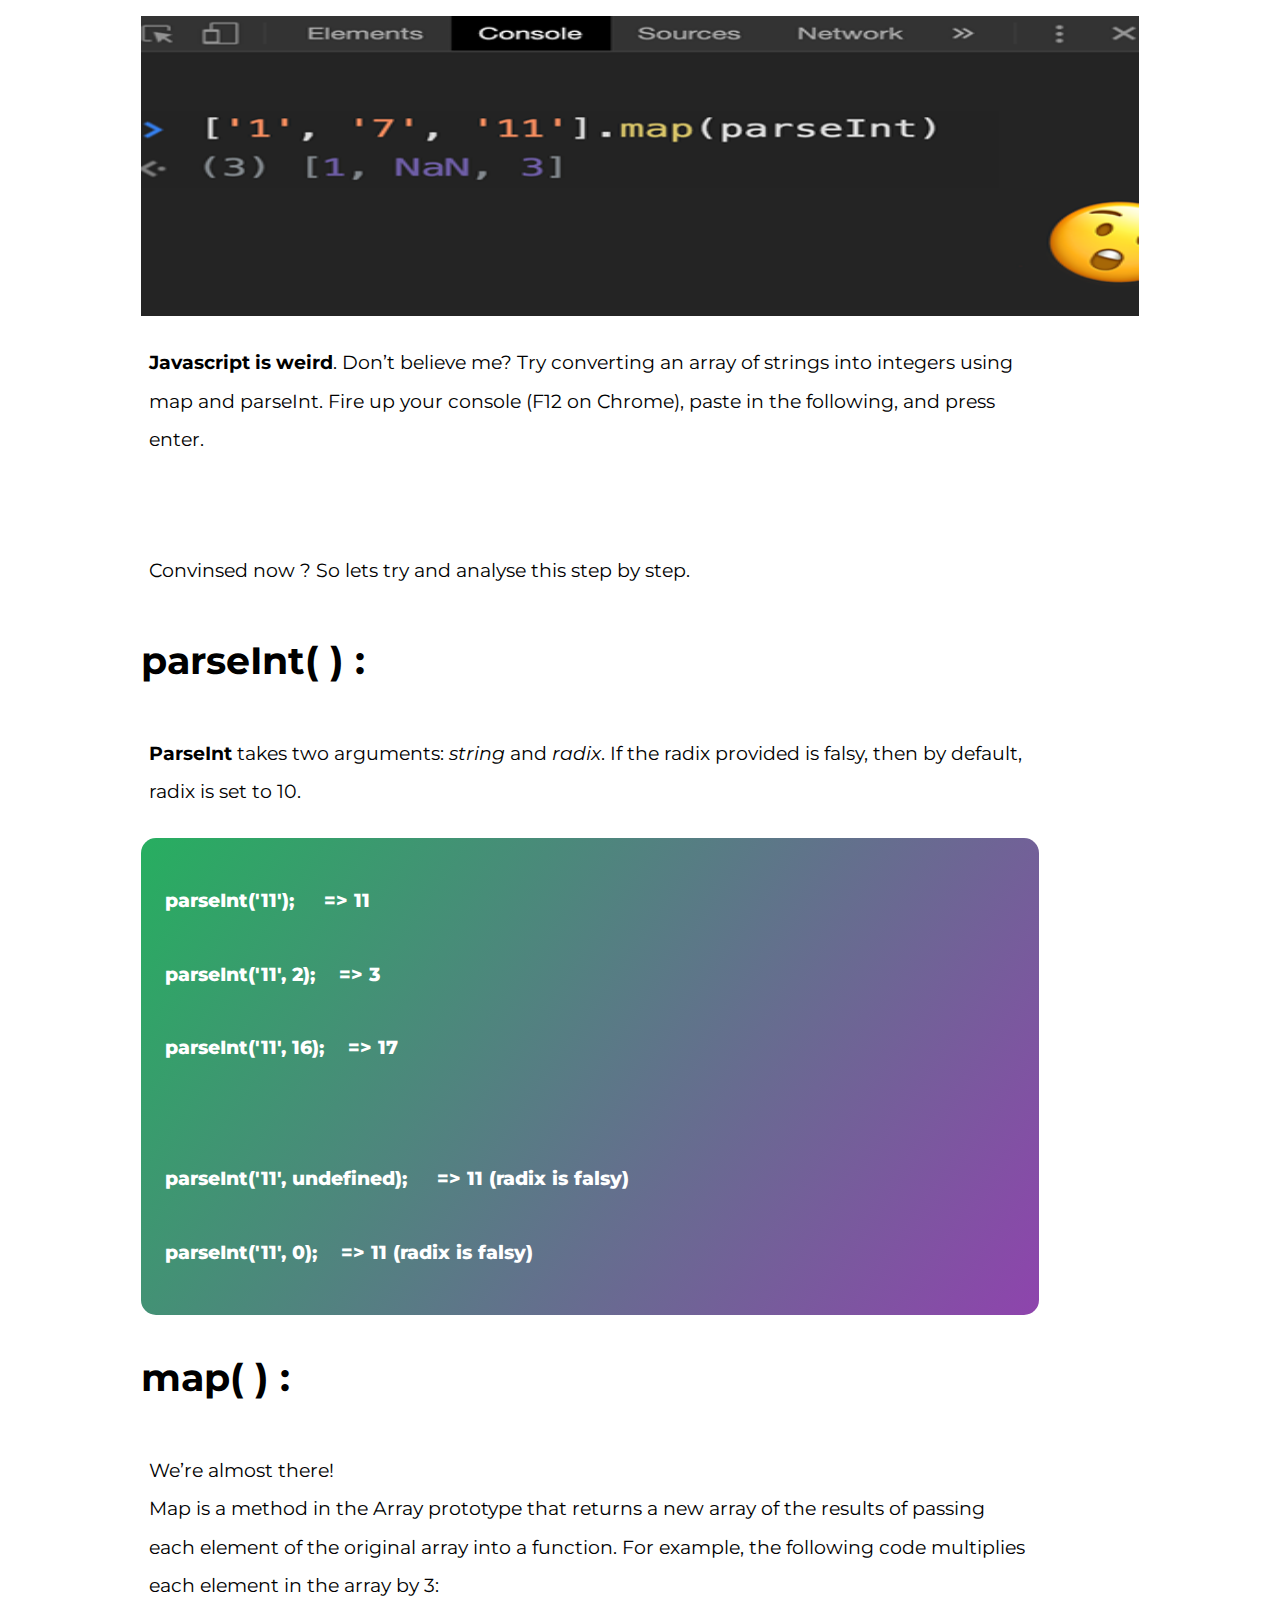
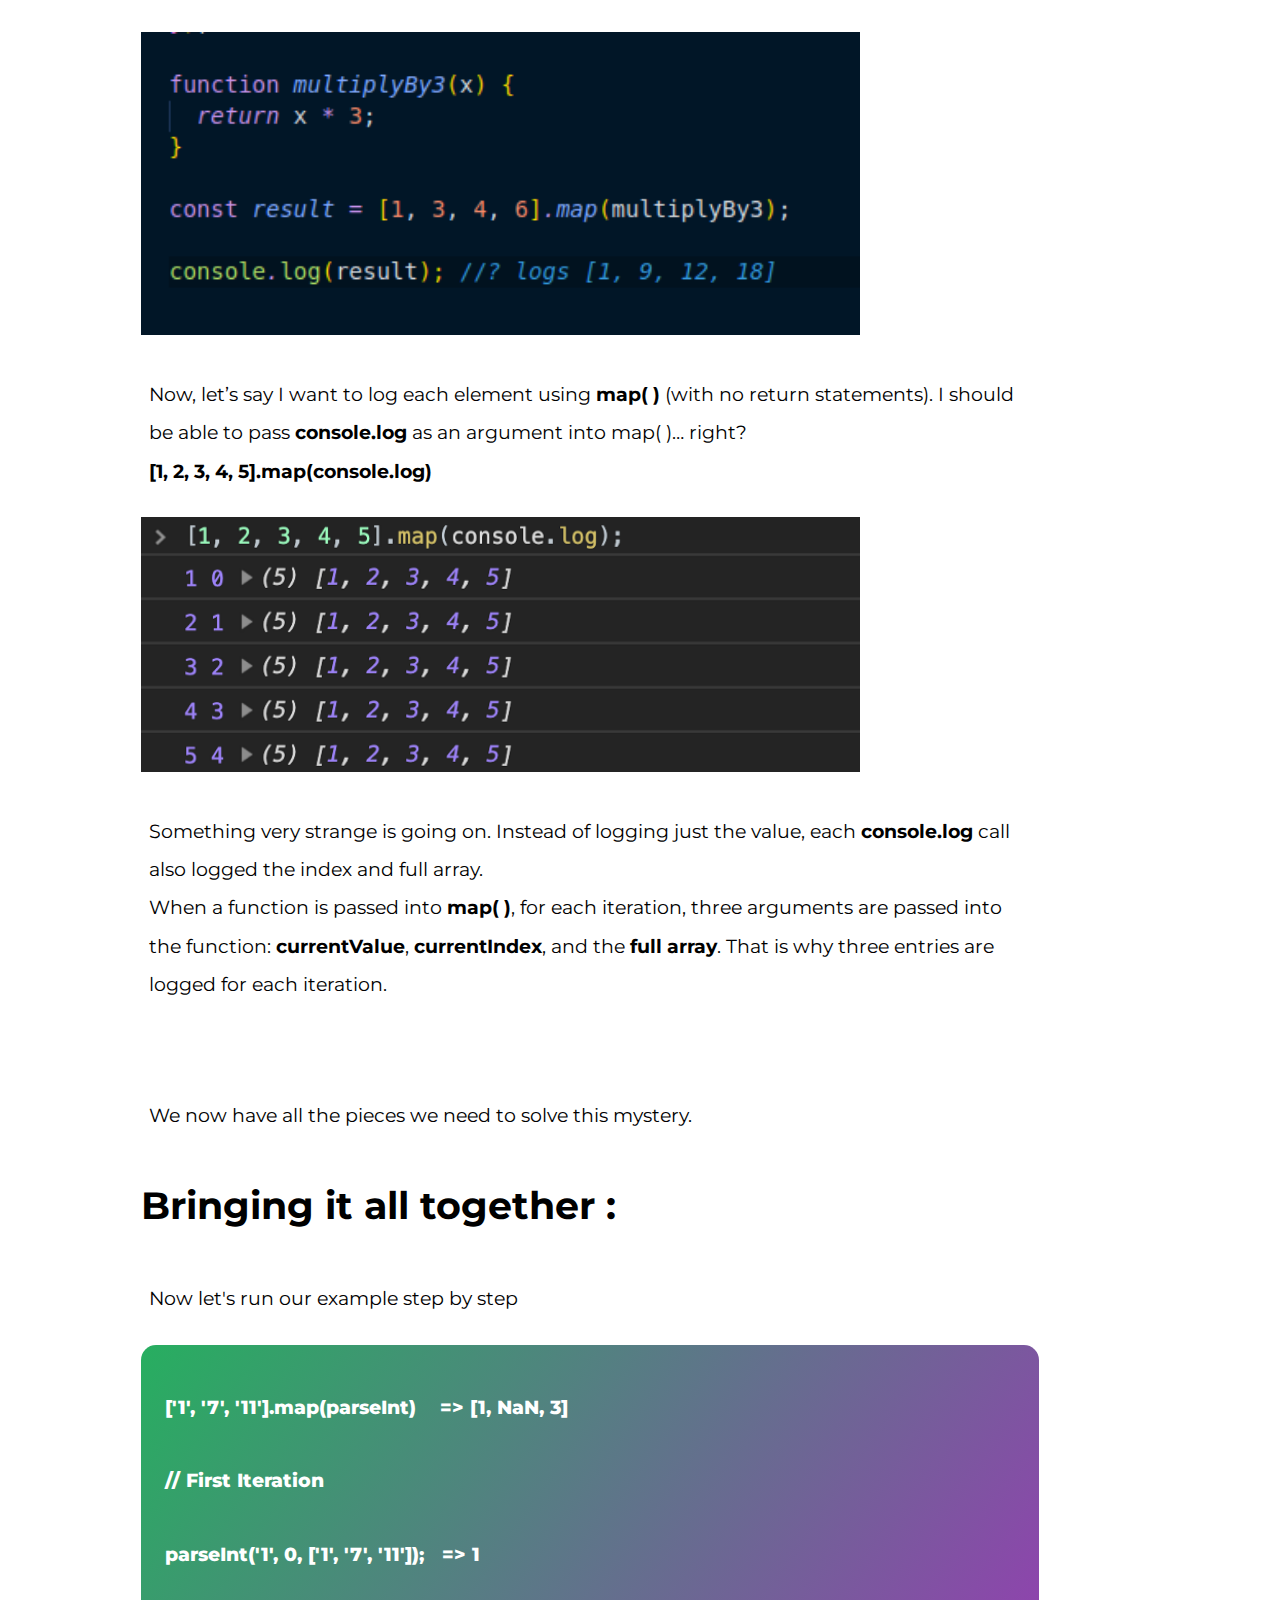
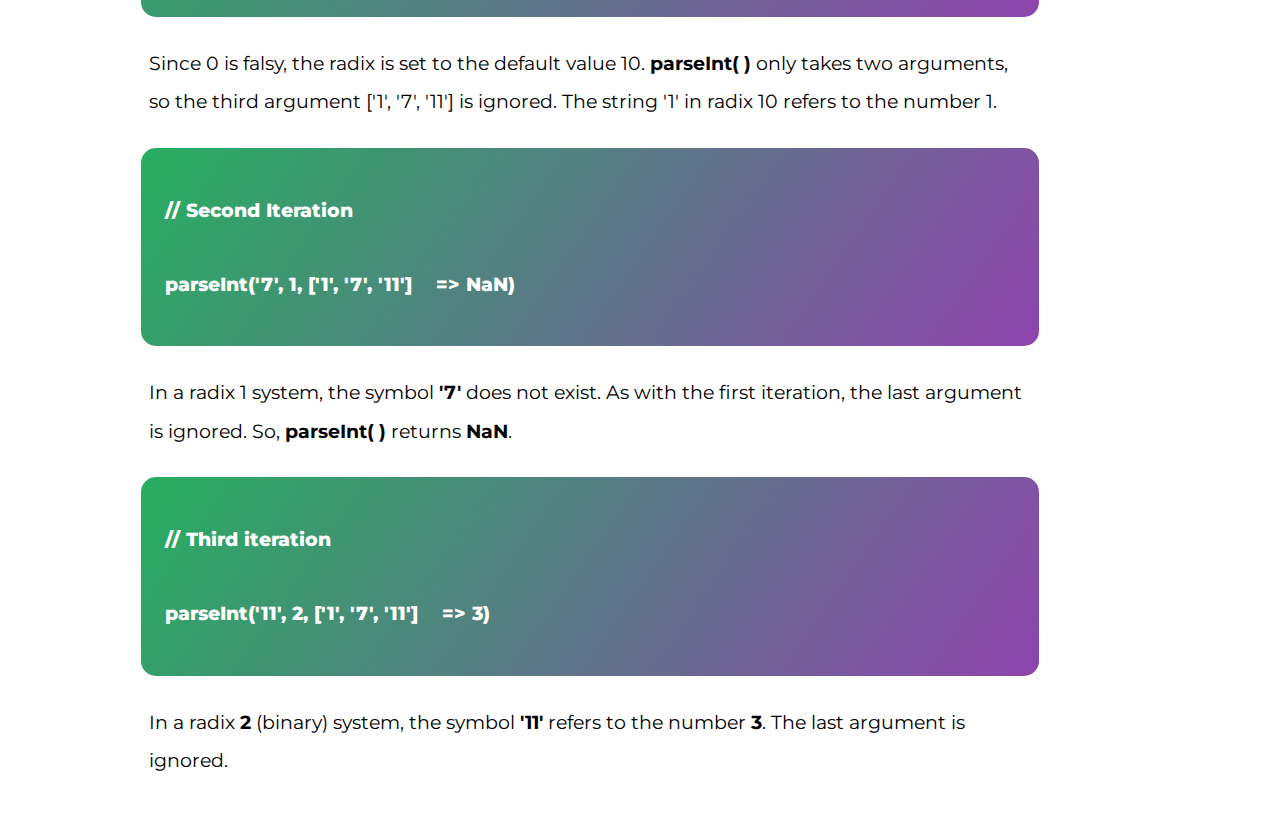
==== blogs.html @ ad3724ea "Add files via upload" ====
<!DOCTYPE html>
<html lang="en">
  <head>
    <meta charset="UTF-8" />
    <meta name="viewport" content="width=device-width, initial-scale=1.0" />
    <link rel="stylesheet" href="blogs-style.css" />
    <meta http-equiv="X-UA-Compatible" content="ie=edge" />
    <link
      href="https://fonts.googleapis.com/css?family=Raleway&display=swap"
      rel="stylesheet"
    />
    <link
      href="https://fonts.googleapis.com/css?family=Montserrat&display=swap"
      rel="stylesheet"
    />
    <title>Blogs</title>
  </head>
  <body>
    <div class="blog" id="jiw">
      <div class="img">
        <img src="safe_image.png" alt="" />
      </div>
      <div class="content">
        <div class="wrapper">
          <p>
            <b>Javascript is weird</b>. Don’t believe me? Try converting an
            array of strings into integers using map and parseInt. Fire up your
            console (F12 on Chrome), paste in the following, and press enter.
          </p>
          <br />
          <p>Convinsed now ? So lets try and analyse this step by step.</p>
          <h1>parseInt( ) :</h1>
          <p>
            <b>ParseInt</b> takes two arguments: <i>string</i> and <i>radix</i>.
            If the radix provided is falsy, then by default, radix is set to 10.
          </p>
          <div class="snippet">
            <p>parseInt('11'); &nbsp;&nbsp;&nbsp; => 11</p>
            <p>parseInt('11', 2); &nbsp;&nbsp;&nbsp;=> 3</p>
            <p>parseInt('11', 16); &nbsp;&nbsp;&nbsp;=> 17</p>
            <br />
            <p>
              parseInt('11', undefined); &nbsp;&nbsp;&nbsp; => 11 (radix is
              falsy)
            </p>
            <p>parseInt('11', 0); &nbsp;&nbsp;&nbsp;=> 11 (radix is falsy)</p>
          </div>
          <h1>map( ) :</h1>
          <p>
            We’re almost there!
            <br />
            Map is a method in the Array prototype that returns a new array of
            the results of passing each element of the original array into a
            function. For example, the following code multiplies each element in
            the array by 3:
          </p>
          <div class="img-container">
            <img src="map-snippet.png" alt="" height="250px" width="600px" />
          </div>
          <p>
            Now, let’s say I want to log each element using <b>map( )</b> (with
            no return statements). I should be able to pass
            <b>console.log</b> as an argument into map( )… right?
            <br />
            <b>[1, 2, 3, 4, 5].map(console.log)</b>
          </p>
          <div class="img-container">
            <img src="map-log.png" alt="" width="600px" height="300px" />
          </div>
          <p>
            Something very strange is going on. Instead of logging just the
            value, each <b>console.log</b> call also logged the index and full
            array.
            <br />
            When a function is passed into <b>map( )</b>, for each iteration,
            three arguments are passed into the function: <b>currentValue</b>,
            <b>currentIndex</b>, and the <b>full array</b>. That is why three
            entries are logged for each iteration.
          </p>
          <br />
          <p>We now have all the pieces we need to solve this mystery.</p>
          <h1>Bringing it all together :</h1>
          <p>Now let's run our example step by step</p>
          <div class="snippet">
            <p>['1', '7', '11'].map(parseInt) &nbsp;&nbsp; => [1, NaN, 3]</p>
            <p>// First Iteration</p>
            <p>parseInt('1', 0, ['1', '7', '11']); &nbsp; => 1</p>
          </div>
          <p>
            Since 0 is falsy, the radix is set to the default value 10.
            <b>parseInt( )</b> only takes two arguments, so the third argument
            ['1', '7', '11'] is ignored. The string '1' in radix 10 refers to
            the number 1.
          </p>
          <div class="snippet">
            <p>// Second Iteration</p>
            <p>parseInt('7', 1, ['1', '7', '11'] &nbsp;&nbsp; => NaN)</p>
          </div>
          <p>
            In a radix 1 system, the symbol <b>'7'</b> does not exist. As with
            the first iteration, the last argument is ignored. So,
            <b>parseInt( )</b> returns <b>NaN</b>.
          </p>
          <div class="snippet">
            <p>// Third iteration</p>
            <p>parseInt('11', 2, ['1', '7', '11'] &nbsp;&nbsp; => 3)</p>
          </div>
          <p>
            In a radix <b>2</b> (binary) system, the symbol <b>'11'</b> refers
            to the number <b>3</b>. The last argument is ignored.
          </p>
        </div>
      </div>
    </div>
  </body>
</html>
---- blogs-style.css ----
html {
  -webkit-box-sizing: border-box;
          box-sizing: border-box;
}

html body {
  margin: 1rem;
  padding: 0;
  -webkit-box-sizing: border-box;
          box-sizing: border-box;
  font-family: "Montserrat", sans-serif;
  display: -webkit-box;
  display: -ms-flexbox;
  display: flex;
  -webkit-box-align: center;
      -ms-flex-align: center;
          align-items: center;
  -webkit-box-orient: vertical;
  -webkit-box-direction: normal;
      -ms-flex-direction: column;
          flex-direction: column;
}

html body .blog {
  display: -webkit-box;
  display: -ms-flexbox;
  display: flex;
  -webkit-box-orient: vertical;
  -webkit-box-direction: normal;
      -ms-flex-direction: column;
          flex-direction: column;
  -webkit-box-align: center;
      -ms-flex-align: center;
          align-items: center;
  width: 80%;
}

html body .blog .img {
  width: 100%;
  display: -webkit-box;
  display: -ms-flexbox;
  display: flex;
  -webkit-box-pack: center;
      -ms-flex-pack: center;
          justify-content: center;
  -webkit-box-align: center;
      -ms-flex-align: center;
          align-items: center;
  height: 300px;
}

html body .blog .img img {
  width: 100%;
  height: 100%;
}

html body .blog .content {
  width: 100%;
}

html body .blog .content .wrapper {
  width: 90%;
  font-size: 1.2rem;
  line-height: 2;
}

html body .blog .content .wrapper p {
  padding: 0.5rem;
}

html body .blog .content .wrapper .snippet {
  background: linear-gradient(125deg, #27ae60, #8e44ad);
  color: #fff;
  font-weight: 800;
  padding: 1rem;
  border-radius: 15px;
  margin: auto;
}

html body .blog .content .wrapper .img-container {
  width: 80%;
}

html body .blog .content .wrapper .img-container img {
  width: 100%;
  height: 100%;
}

@media (max-width: 600px) {
  html body {
    margin: 0.5rem;
  }
  html body .blog {
    width: 100%;
  }
  html body .blog .content .wrapper h1 {
    font-size: 1.5rem;
  }
  html body .blog .content .wrapper p {
    font-size: 1rem;
    width: 100%;
  }
  html body .blog .content .wrapper .snippet {
    font-size: 1.1rem;
  }
}
/*# sourceMappingURL=blogs-style.css.map */
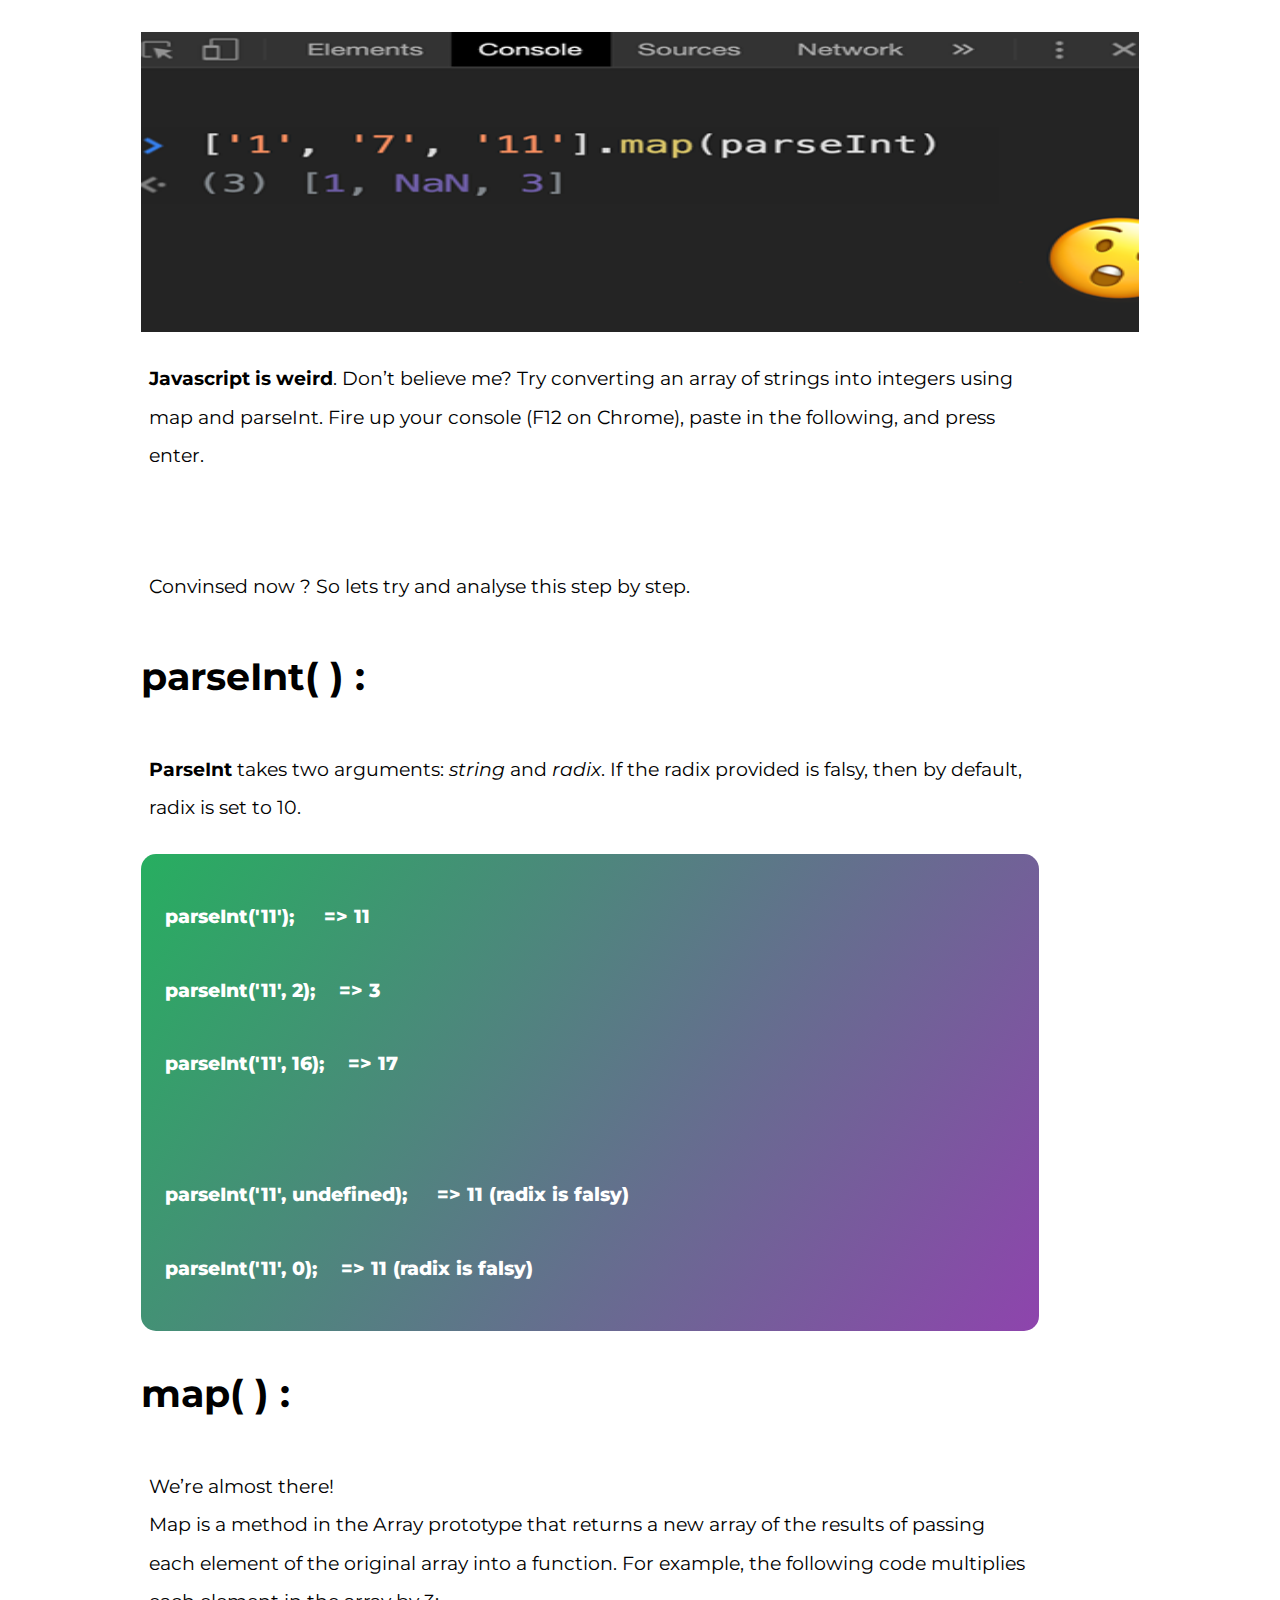
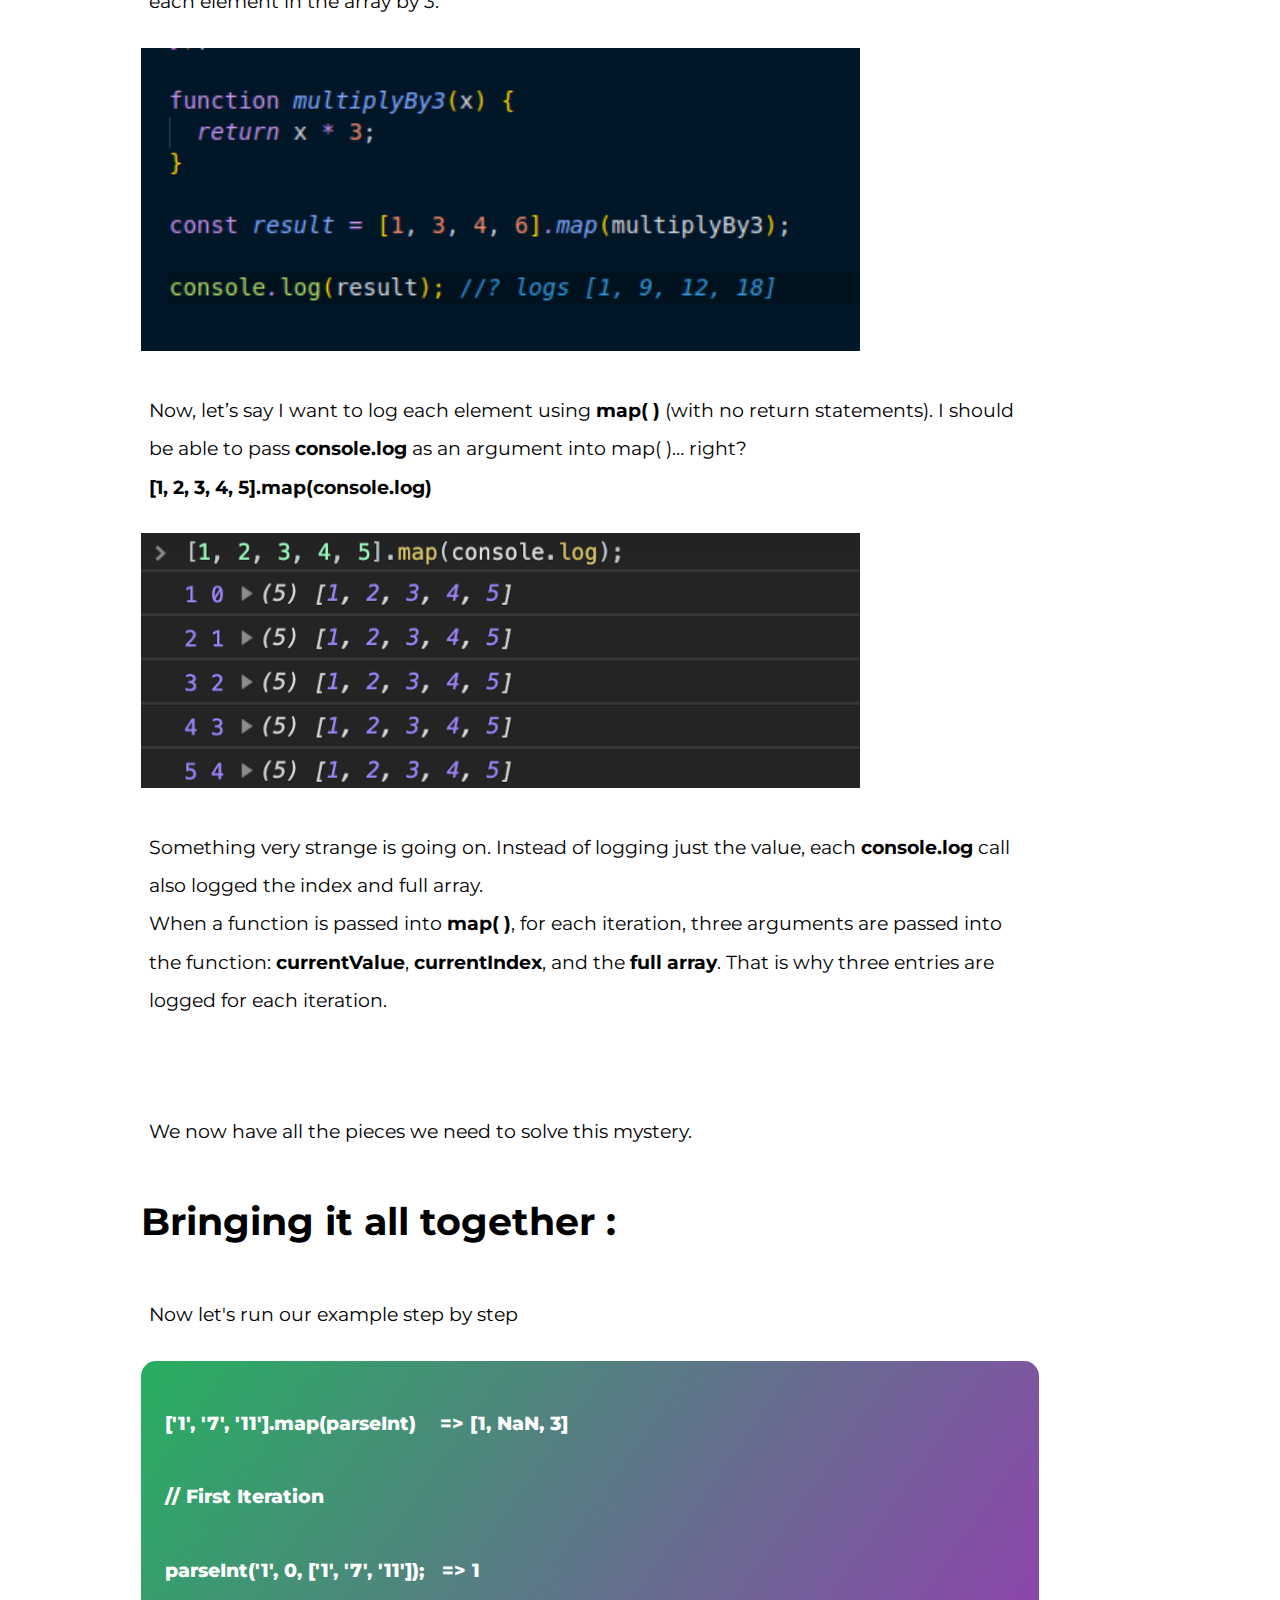
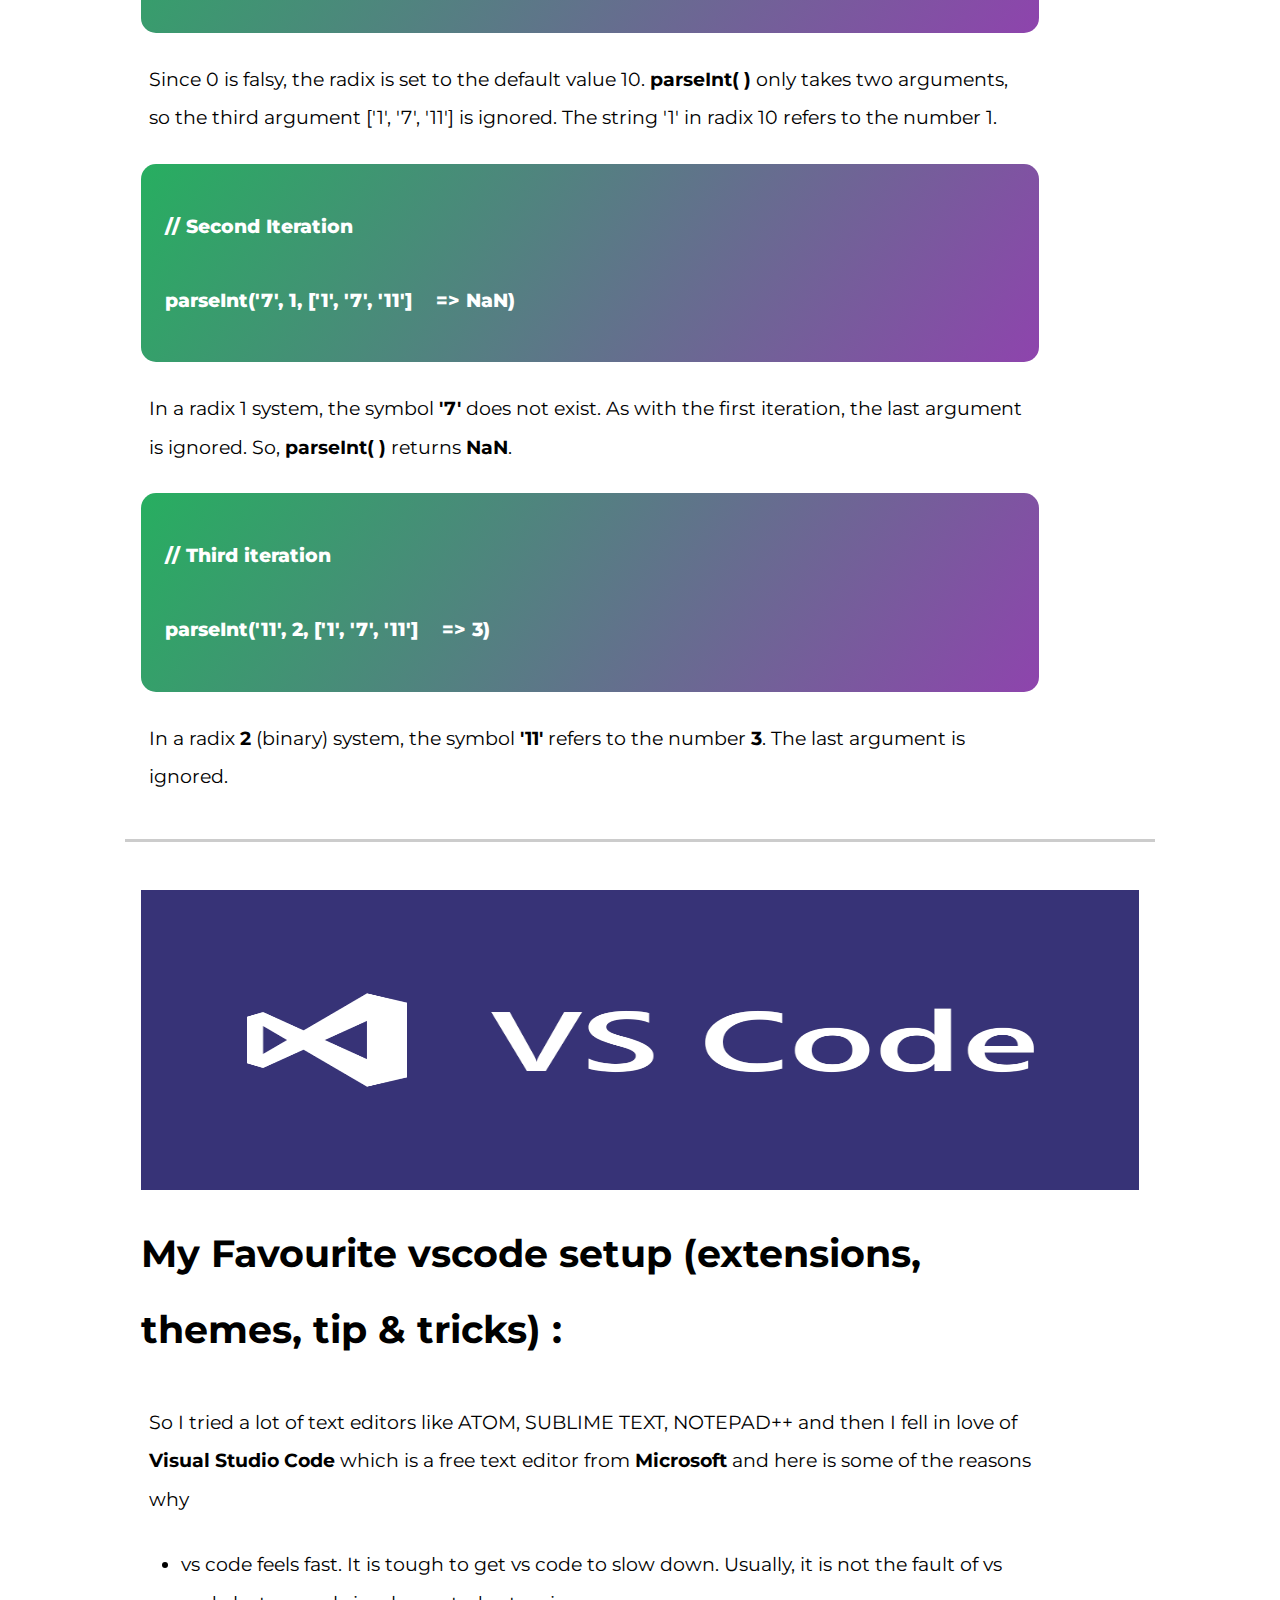
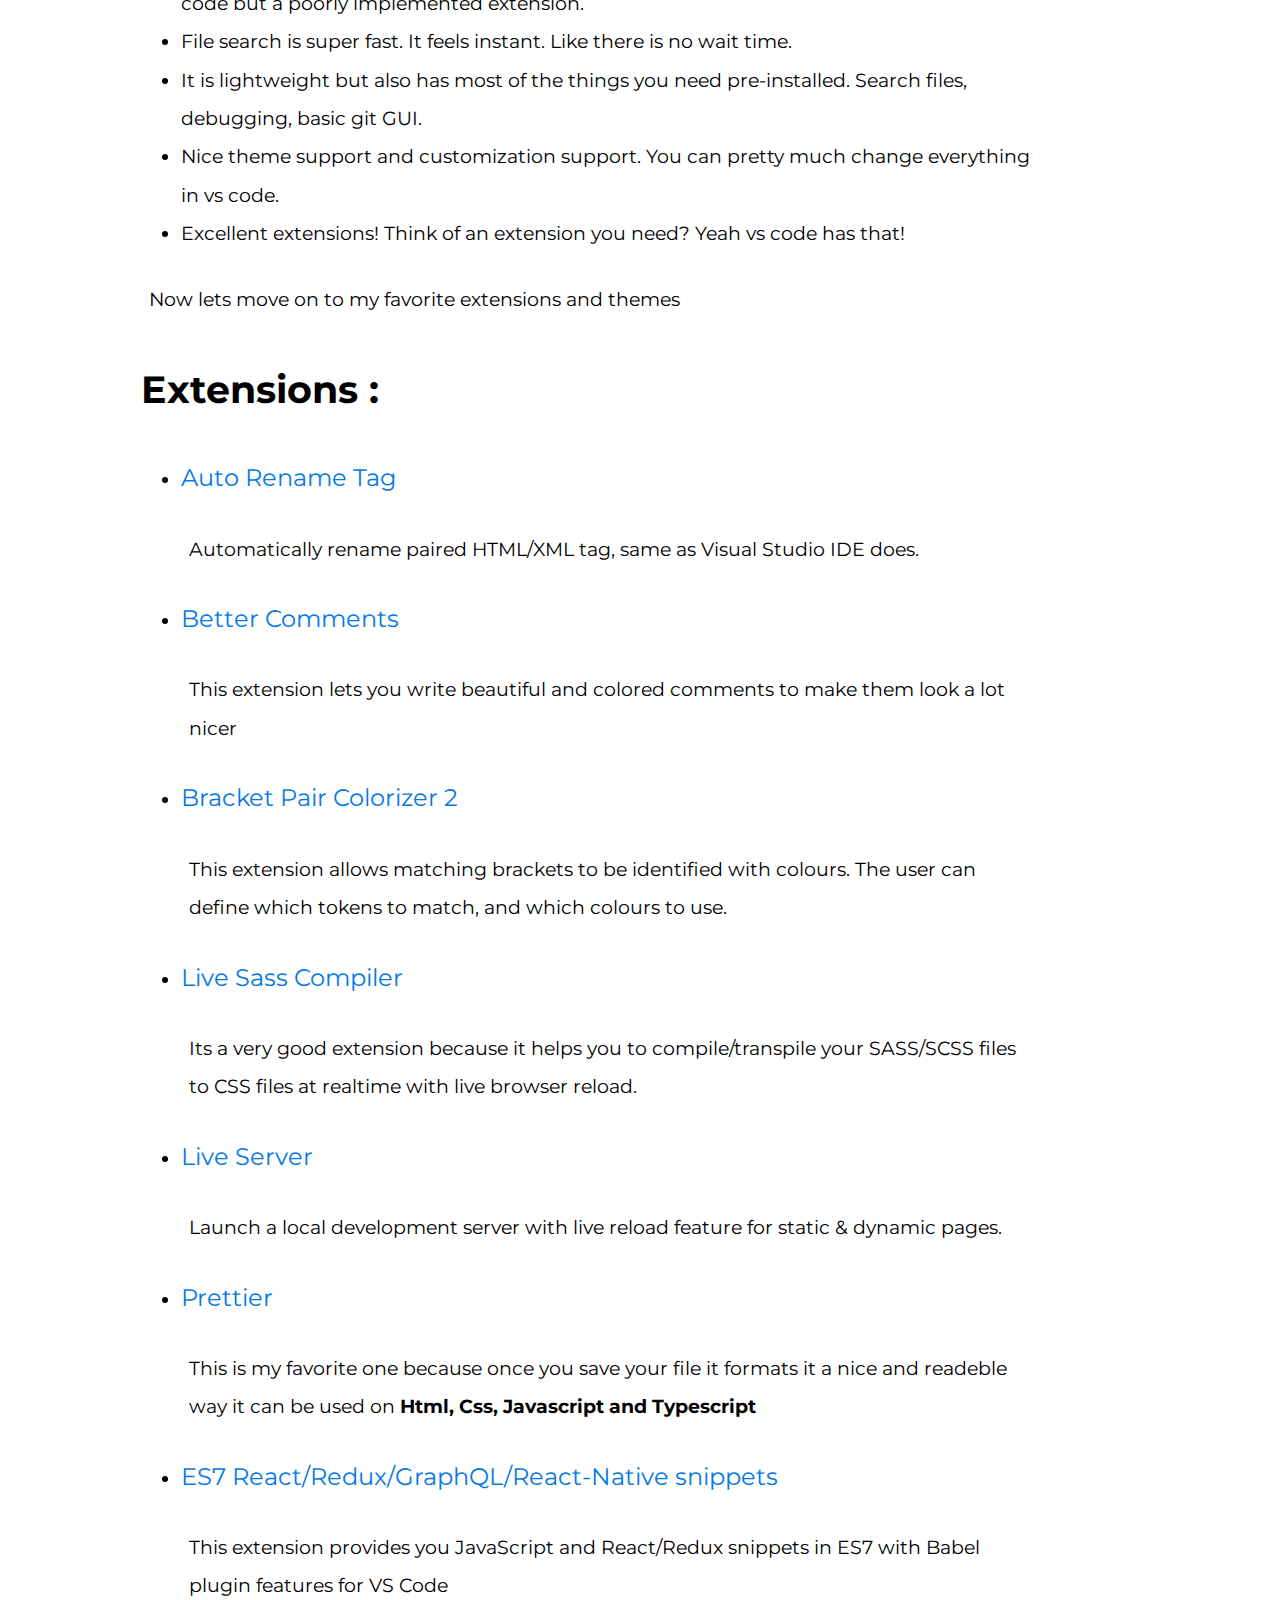
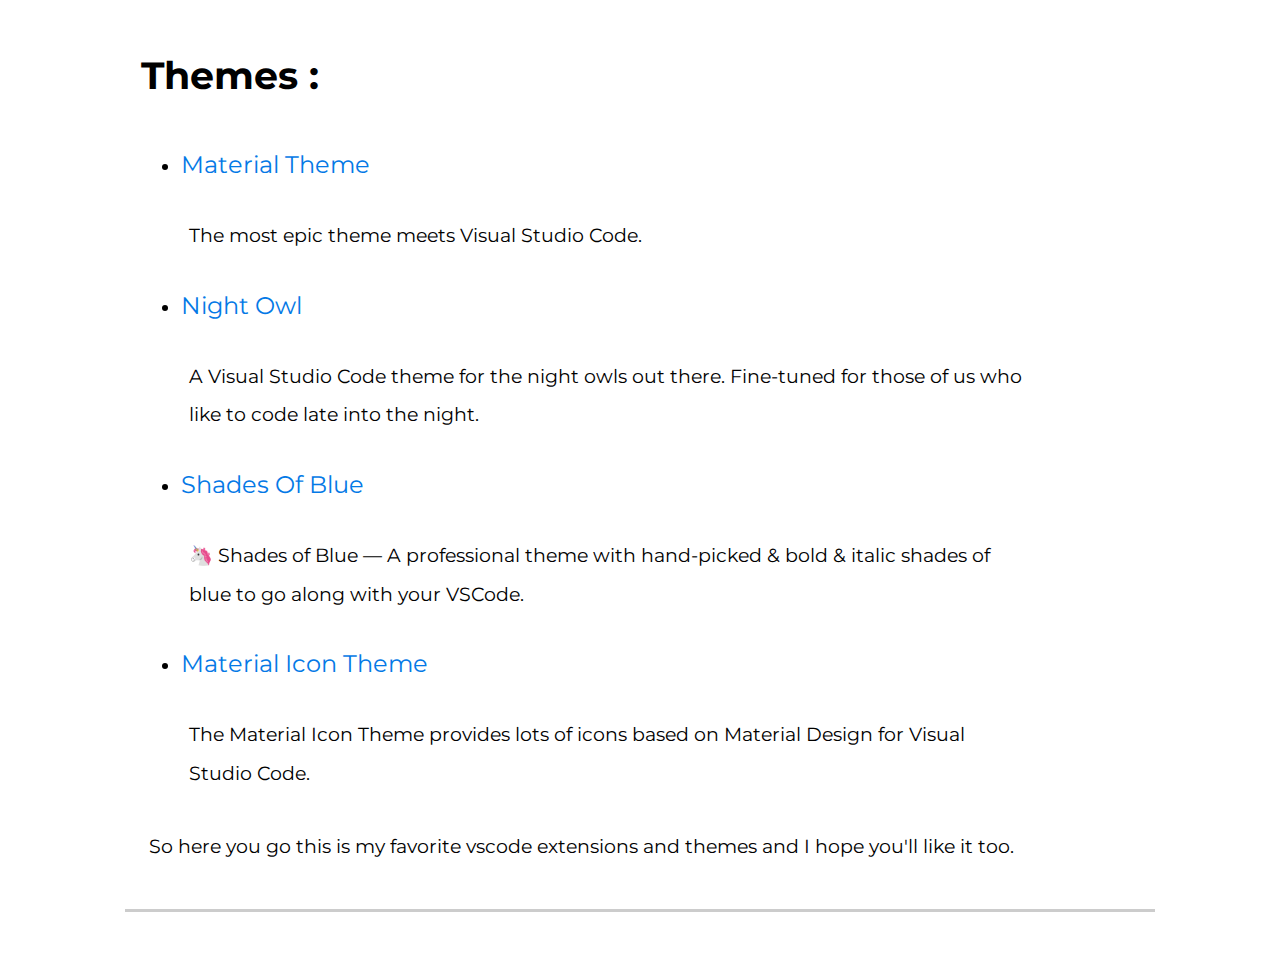
==== commit 2ef12e41: "Add files via upload" ====
--- a/blogs.html
+++ b/blogs.html
@@ -5,10 +5,6 @@
     <meta name="viewport" content="width=device-width, initial-scale=1.0" />
     <link rel="stylesheet" href="blogs-style.css" />
     <meta http-equiv="X-UA-Compatible" content="ie=edge" />
-    <link
-      href="https://fonts.googleapis.com/css?family=Raleway&display=swap"
-      rel="stylesheet"
-    />
     <link
       href="https://fonts.googleapis.com/css?family=Montserrat&display=swap"
       rel="stylesheet"
@@ -112,5 +108,178 @@
         </div>
       </div>
     </div>
+    <div class="blog" id="vscode-setup">
+      <div class="img">
+        <img src="vscode.png" alt="" />
+      </div>
+      <div class="content">
+        <div class="wrapper">
+          <h1>
+            My Favourite vscode setup (extensions, themes, tip & tricks) :
+          </h1>
+          <p>
+            So I tried a lot of text editors like ATOM, SUBLIME TEXT, NOTEPAD++
+            and then I fell in love of <b>Visual Studio Code</b> which is a free
+            text editor from <b>Microsoft</b> and here is some of the reasons
+            why
+          </p>
+          <ul>
+            <li>
+              vs code feels fast. It is tough to get vs code to slow down.
+              Usually, it is not the fault of vs code but a poorly implemented
+              extension.
+            </li>
+            <li>
+              File search is super fast. It feels instant. Like there is no wait
+              time.
+            </li>
+            <li>
+              It is lightweight but also has most of the things you need
+              pre-installed. Search files, debugging, basic git GUI.
+            </li>
+            <li>
+              Nice theme support and customization support. You can pretty much
+              change everything in vs code.
+            </li>
+            <li>
+              Excellent extensions! Think of an extension you need? Yeah vs code
+              has that!
+            </li>
+          </ul>
+          <p>Now lets move on to my favorite extensions and themes</p>
+          <h1>Extensions :</h1>
+          <ul class="ext-list">
+            <li>
+              <a
+                href="https://marketplace.visualstudio.com/items?itemName=formulahendry.auto-rename-tag"
+                target="_blank"
+                >Auto Rename Tag</a
+              >
+              <p>
+                Automatically rename paired HTML/XML tag, same as Visual Studio
+                IDE does.
+              </p>
+            </li>
+            <li>
+              <a
+                href="https://marketplace.visualstudio.com/items?itemName=aaron-bond.better-comments"
+                target="_blank"
+                >Better Comments</a
+              >
+              <p>
+                This extension lets you write beautiful and colored comments to
+                make them look a lot nicer
+              </p>
+            </li>
+            <li>
+              <a
+                href="https://marketplace.visualstudio.com/items?itemName=CoenraadS.bracket-pair-colorizer-2"
+                target="_blank"
+                >Bracket Pair Colorizer 2
+              </a>
+              <p>
+                This extension allows matching brackets to be identified with
+                colours. The user can define which tokens to match, and which
+                colours to use.
+              </p>
+            </li>
+            <li>
+              <a
+                href="https://marketplace.visualstudio.com/items?itemName=ritwickdey.live-sass"
+                target="_blank"
+                >Live Sass Compiler</a
+              >
+              <p>
+                Its a very good extension because it helps you to
+                compile/transpile your SASS/SCSS files to CSS files at realtime
+                with live browser reload.
+              </p>
+            </li>
+            <li>
+              <a
+                href="https://marketplace.visualstudio.com/items?itemName=ritwickdey.LiveServer"
+                target="_blank"
+                >Live Server</a
+              >
+              <p>
+                Launch a local development server with live reload feature for
+                static & dynamic pages.
+              </p>
+            </li>
+            <li>
+              <a
+                href="https://marketplace.visualstudio.com/items?itemName=esbenp.prettier-vscode"
+                target="_blank"
+                >Prettier</a
+              >
+              <p>
+                This is my favorite one because once you save your file it
+                formats it a nice and readeble way it can be used on
+                <b>Html, Css, Javascript and Typescript</b>
+              </p>
+            </li>
+            <li>
+              <a
+                href="https://marketplace.visualstudio.com/items?itemName=dsznajder.es7-react-js-snippets"
+                target="_blank"
+                >ES7 React/Redux/GraphQL/React-Native snippets
+              </a>
+              <p>
+                This extension provides you JavaScript and React/Redux snippets
+                in ES7 with Babel plugin features for VS Code
+              </p>
+            </li>
+          </ul>
+          <h1>Themes :</h1>
+          <ul>
+            <li>
+              <a
+                href="https://marketplace.visualstudio.com/items?itemName=Equinusocio.vsc-material-theme"
+                target="_blank"
+                >Material Theme
+              </a>
+              <p>The most epic theme meets Visual Studio Code.</p>
+            </li>
+            <li>
+              <a
+                href="https://marketplace.visualstudio.com/items?itemName=sdras.night-owl"
+                target="_blank"
+                >Night Owl</a
+              >
+              <p>
+                A Visual Studio Code theme for the night owls out there.
+                Fine-tuned for those of us who like to code late into the night.
+              </p>
+            </li>
+            <li>
+              <a
+                href="https://marketplace.visualstudio.com/items?itemName=shades-of-blue.shades-of-blue"
+                target="_blank"
+                >Shades Of Blue</a
+              >
+              <p>
+                🦄 Shades of Blue — A professional theme with hand-picked & bold
+                & italic shades of blue to go along with your VSCode.
+              </p>
+            </li>
+            <li>
+              <a
+                href="https://marketplace.visualstudio.com/items?itemName=PKief.material-icon-theme"
+                target="_blank"
+                >Material Icon Theme</a
+              >
+              <p>
+                The Material Icon Theme provides lots of icons based on Material
+                Design for Visual Studio Code.
+              </p>
+            </li>
+          </ul>
+          <p>
+            So here you go this is my favorite vscode extensions and themes and
+            I hope you'll like it too.
+          </p>
+        </div>
+      </div>
+    </div>
   </body>
 </html>
--- a/blogs-style.css
+++ b/blogs-style.css
@@ -1,6 +1,7 @@
 html {
   -webkit-box-sizing: border-box;
           box-sizing: border-box;
+  scroll-behavior: smooth;
 }
 
 html body {
@@ -25,6 +26,9 @@
   display: -webkit-box;
   display: -ms-flexbox;
   display: flex;
+  padding: 1rem;
+  border-bottom: 3px solid #ccc;
+  margin-bottom: 2rem;
   -webkit-box-orient: vertical;
   -webkit-box-direction: normal;
       -ms-flex-direction: column;
@@ -64,6 +68,12 @@
   line-height: 2;
 }
 
+html body .blog .content .wrapper ul li a {
+  text-decoration: none;
+  font-size: 1.5rem;
+  color: #0479e6;
+}
+
 html body .blog .content .wrapper p {
   padding: 0.5rem;
 }
@@ -93,6 +103,23 @@
   html body .blog {
     width: 100%;
   }
+  html body .blog .content .wrapper {
+    margin: 0;
+    width: 100%;
+  }
+  html body .blog .content .wrapper ul {
+    padding: 0.1rem;
+  }
+  html body .blog .content .wrapper ul li {
+    font-size: 1rem;
+  }
+  html body .blog .content .wrapper ul li a {
+    font-size: 1.2rem;
+  }
+  html body .blog .content .wrapper ul li p {
+    font-size: 1rem;
+    width: 80%;
+  }
   html body .blog .content .wrapper h1 {
     font-size: 1.5rem;
   }
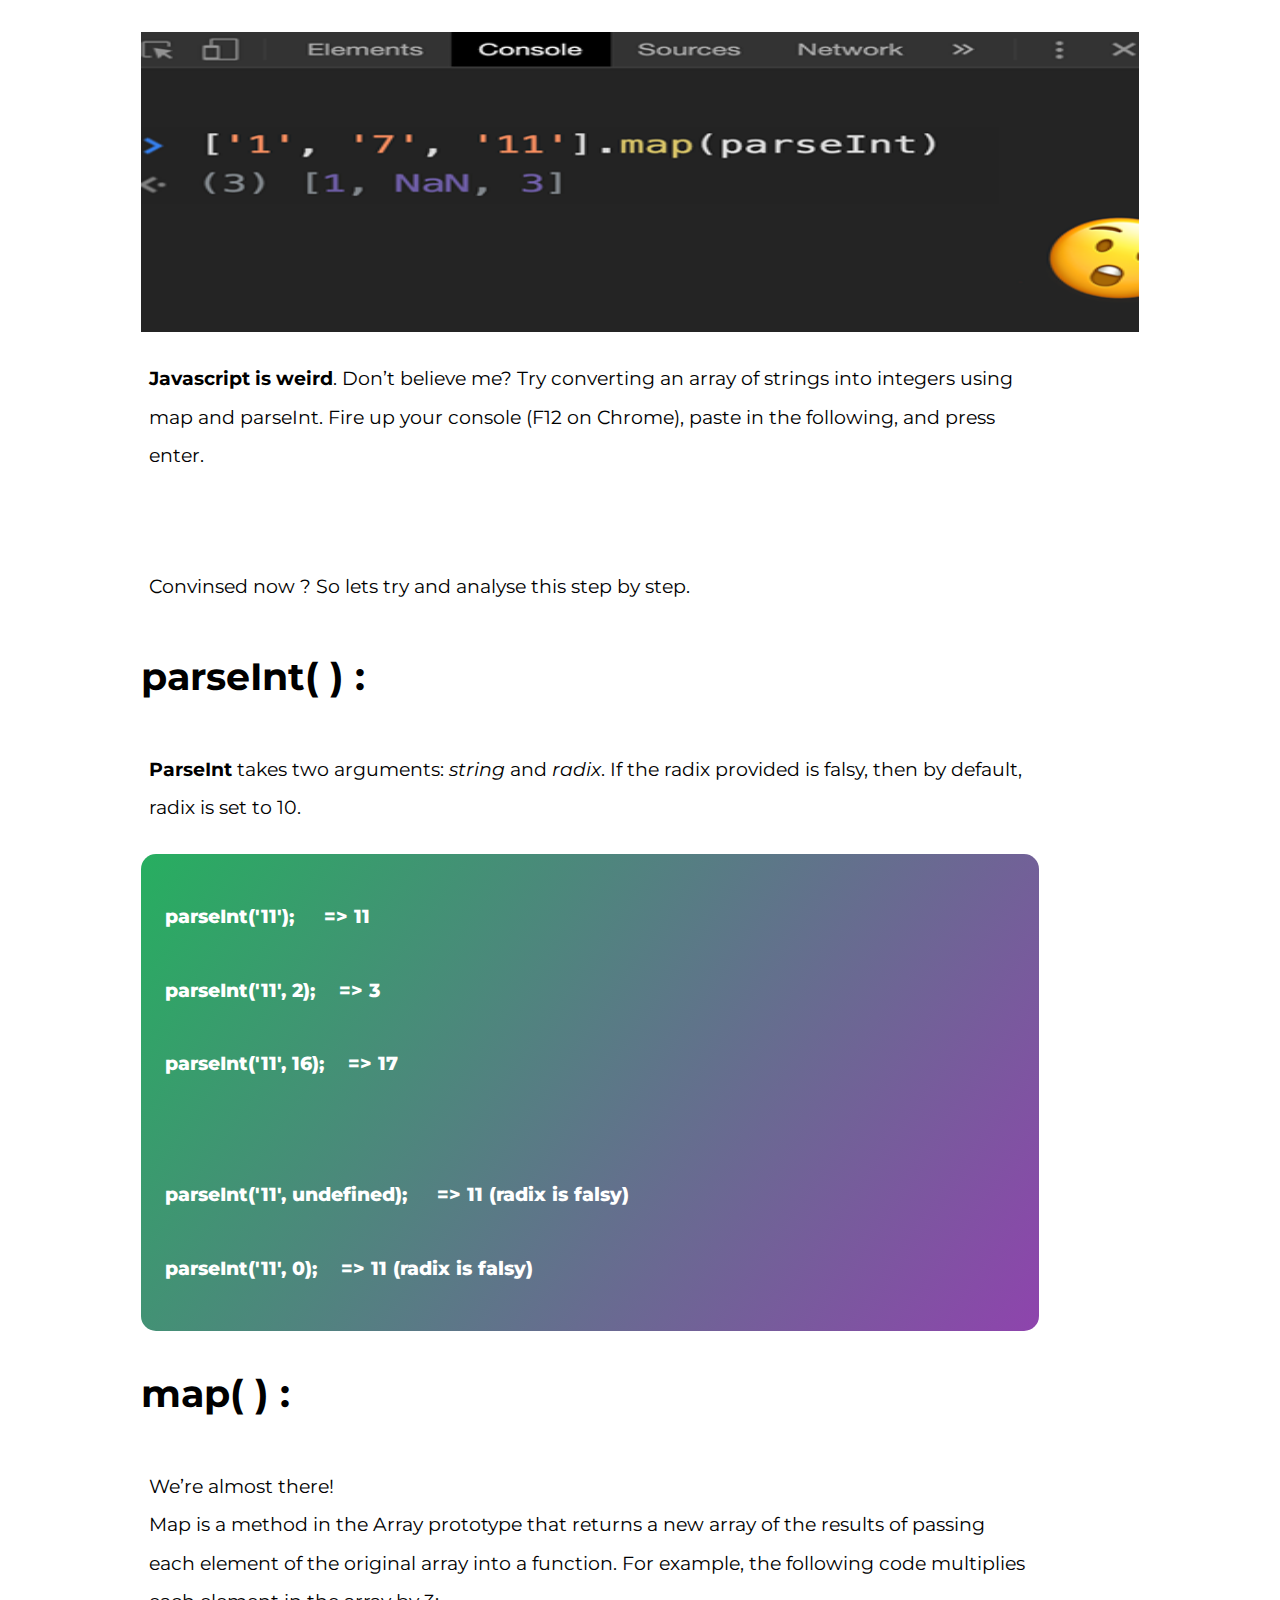
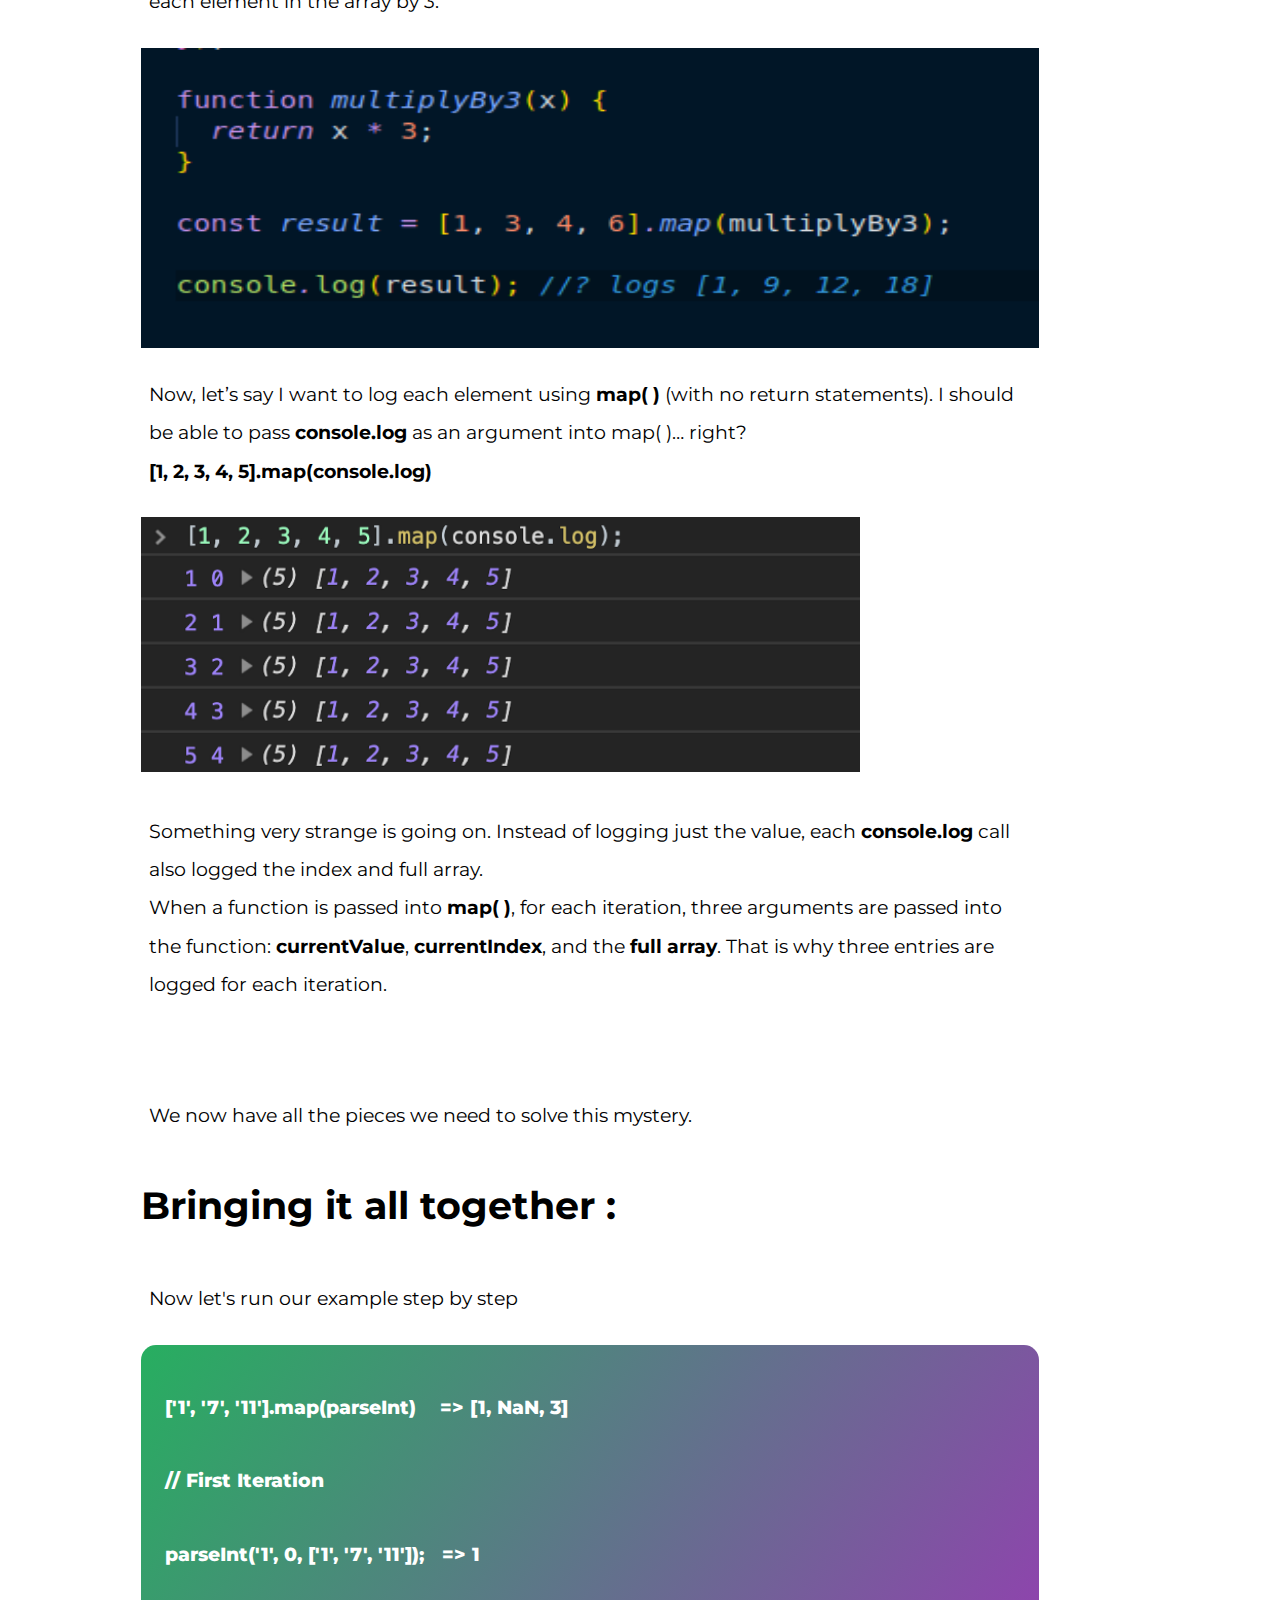
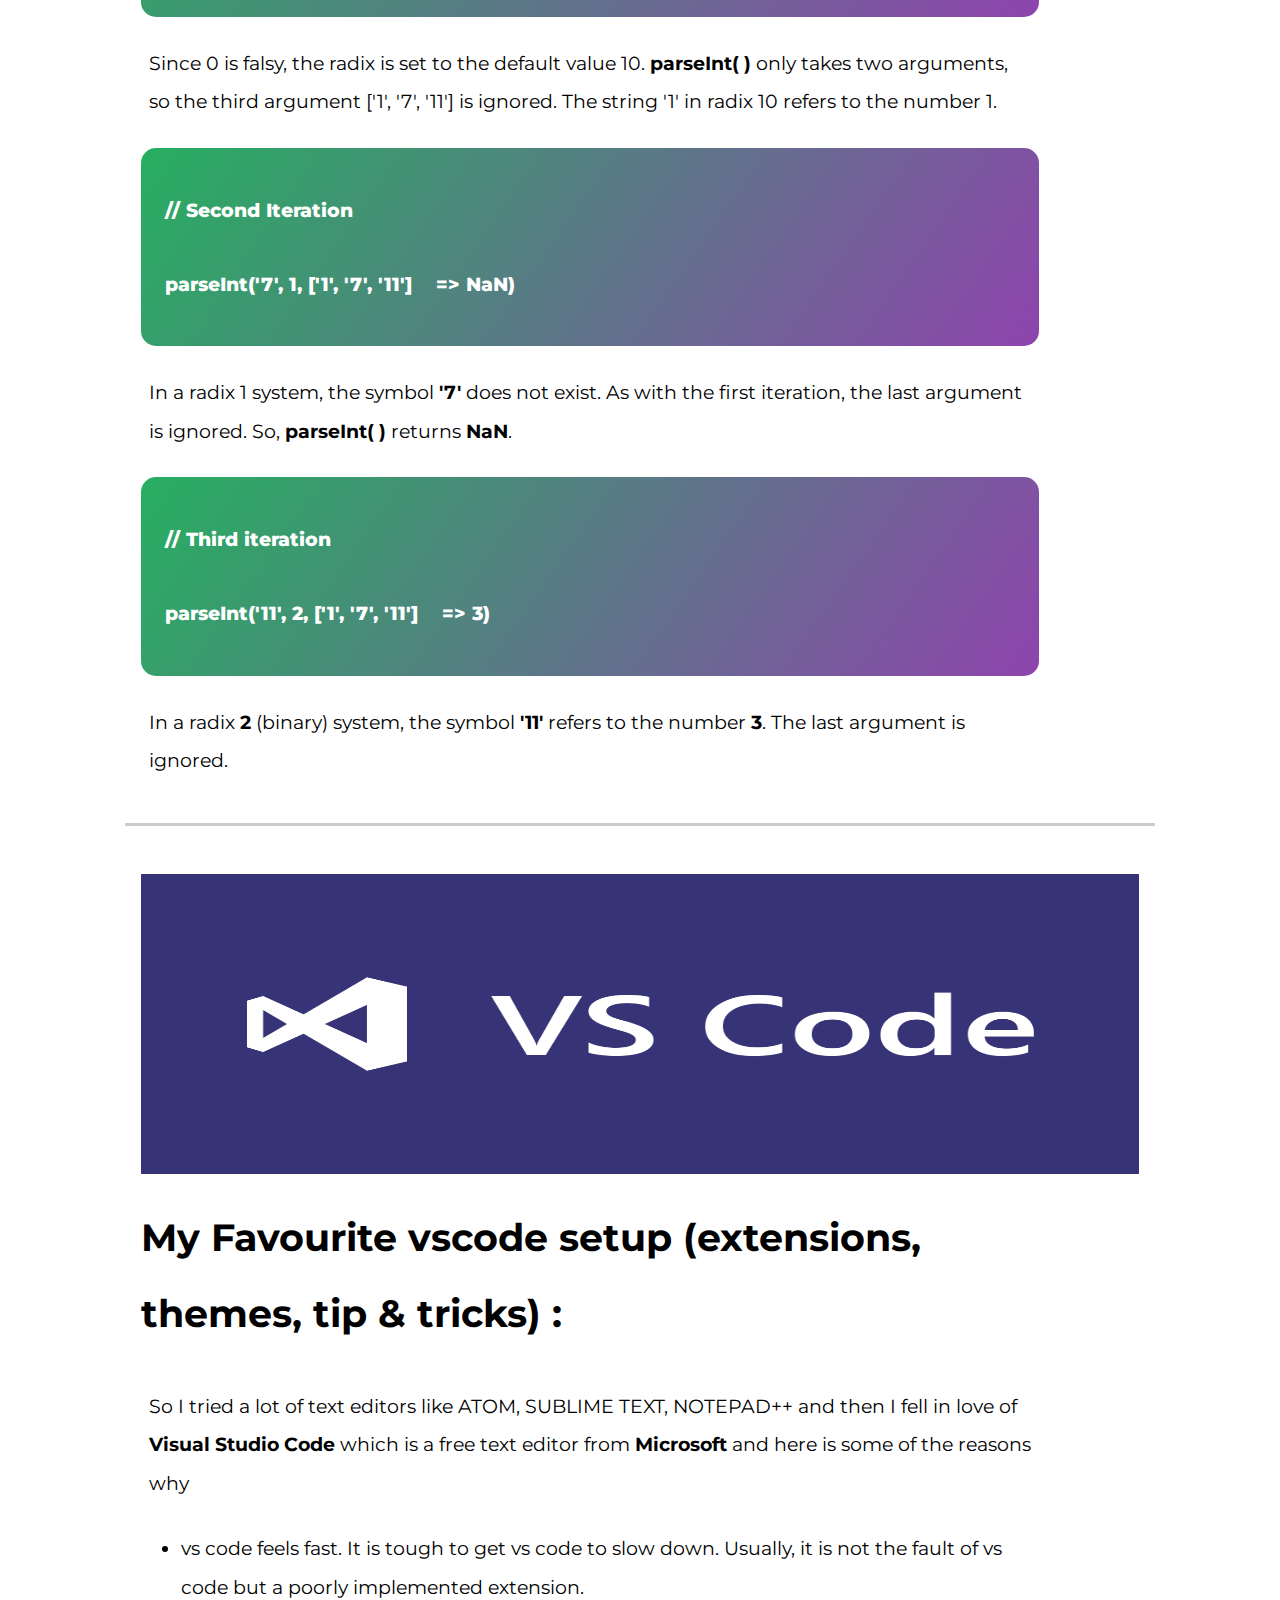
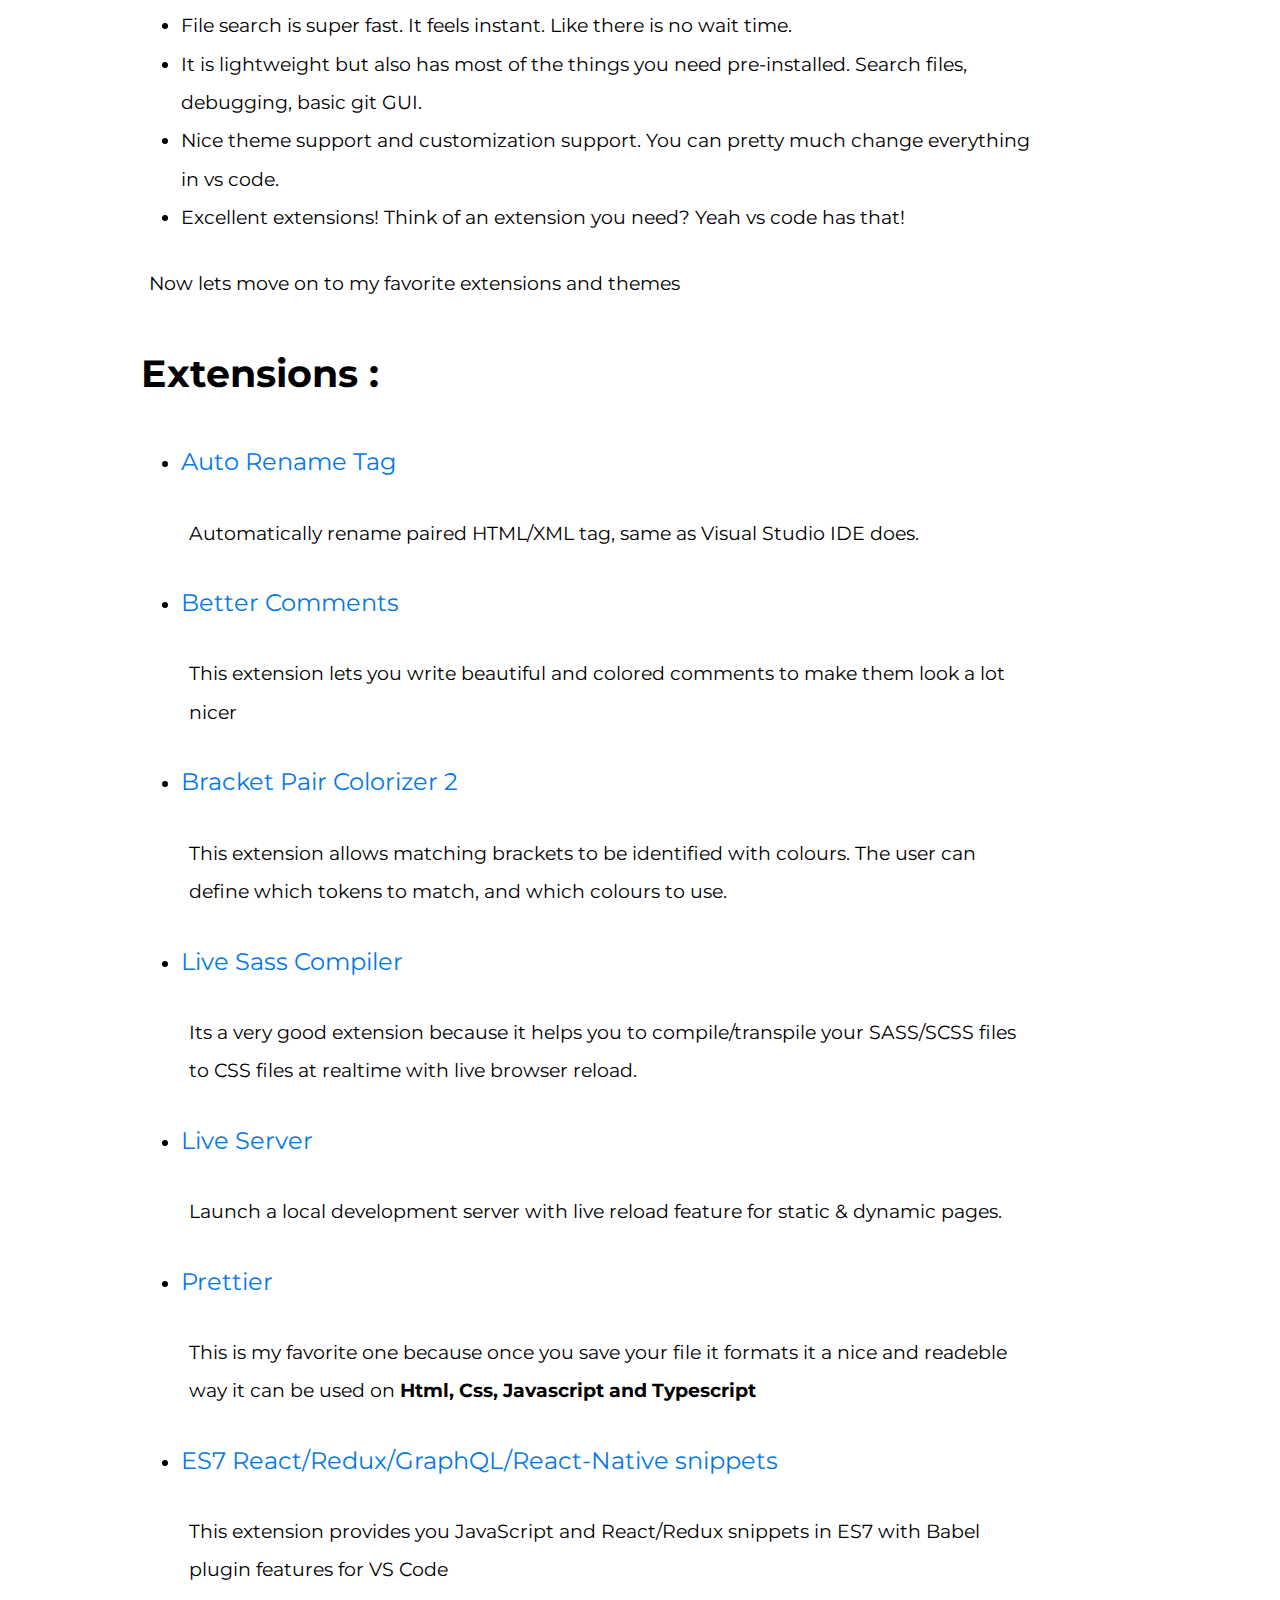
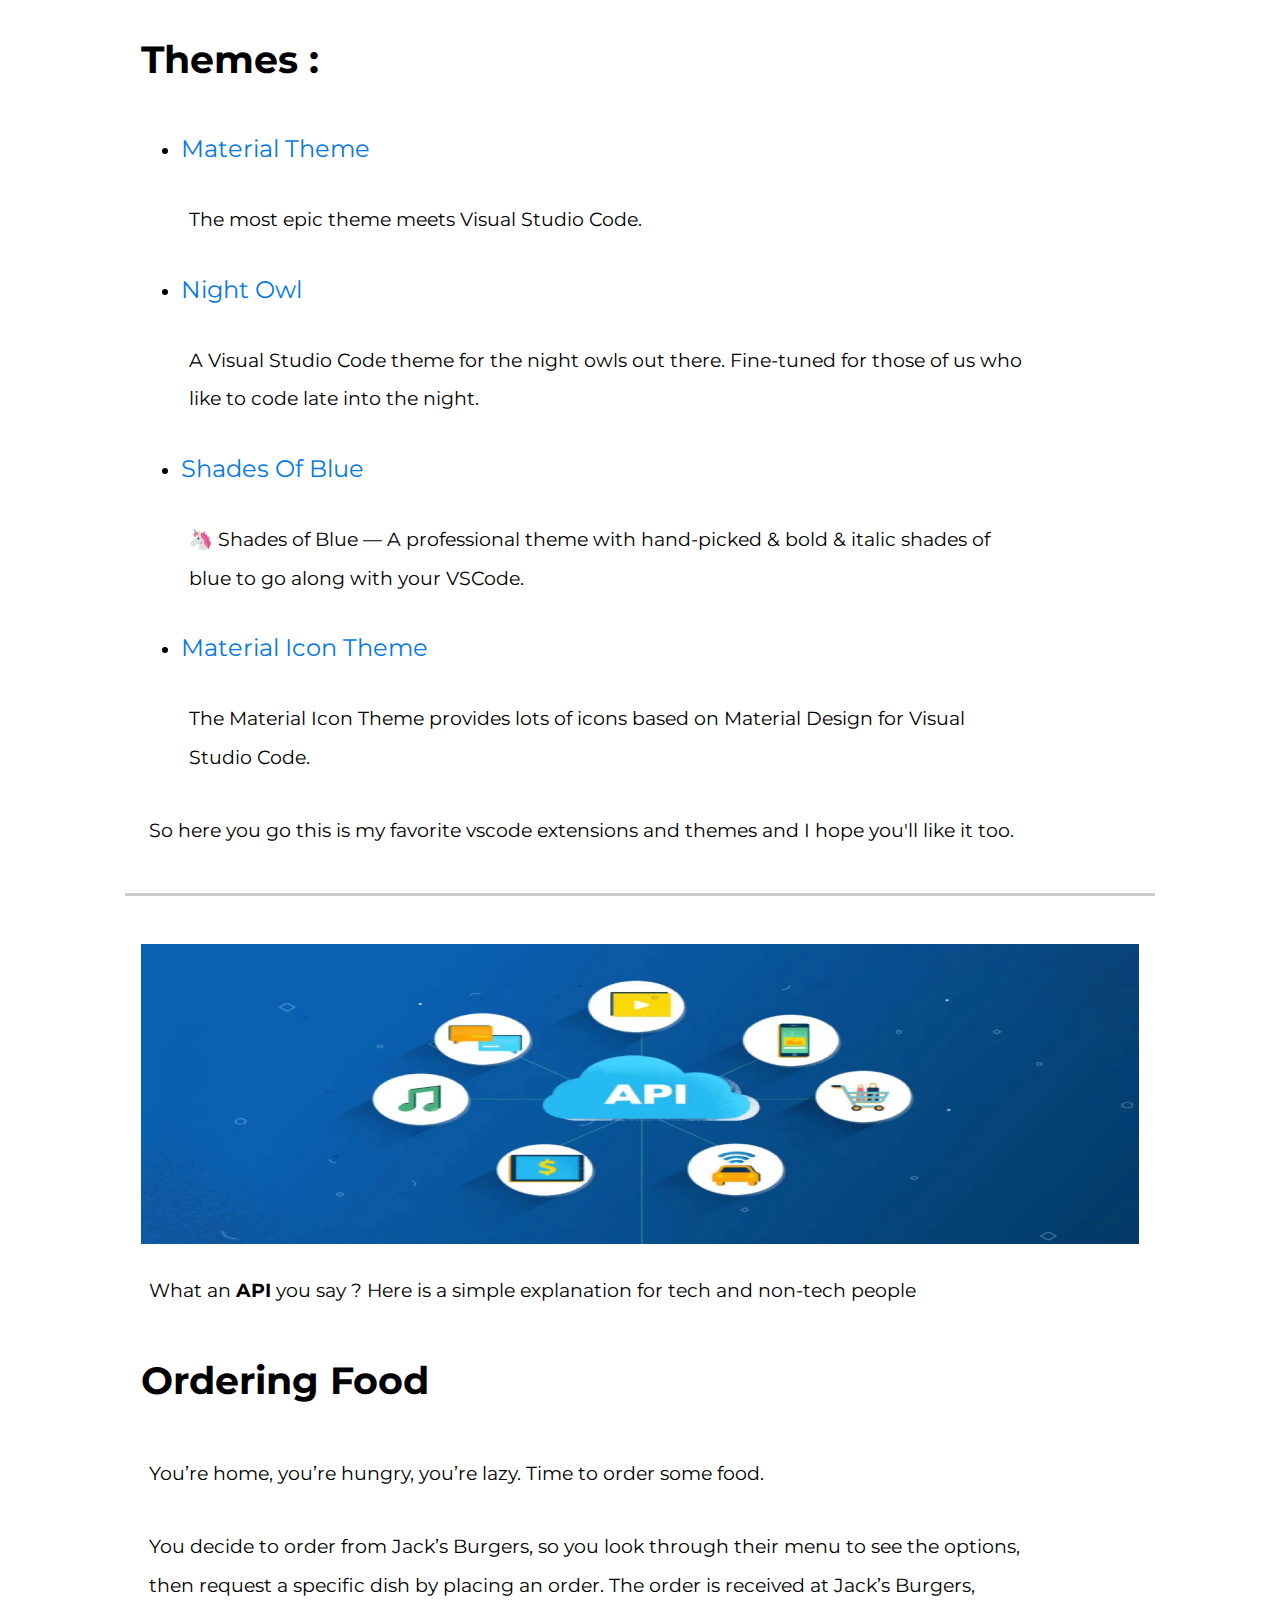
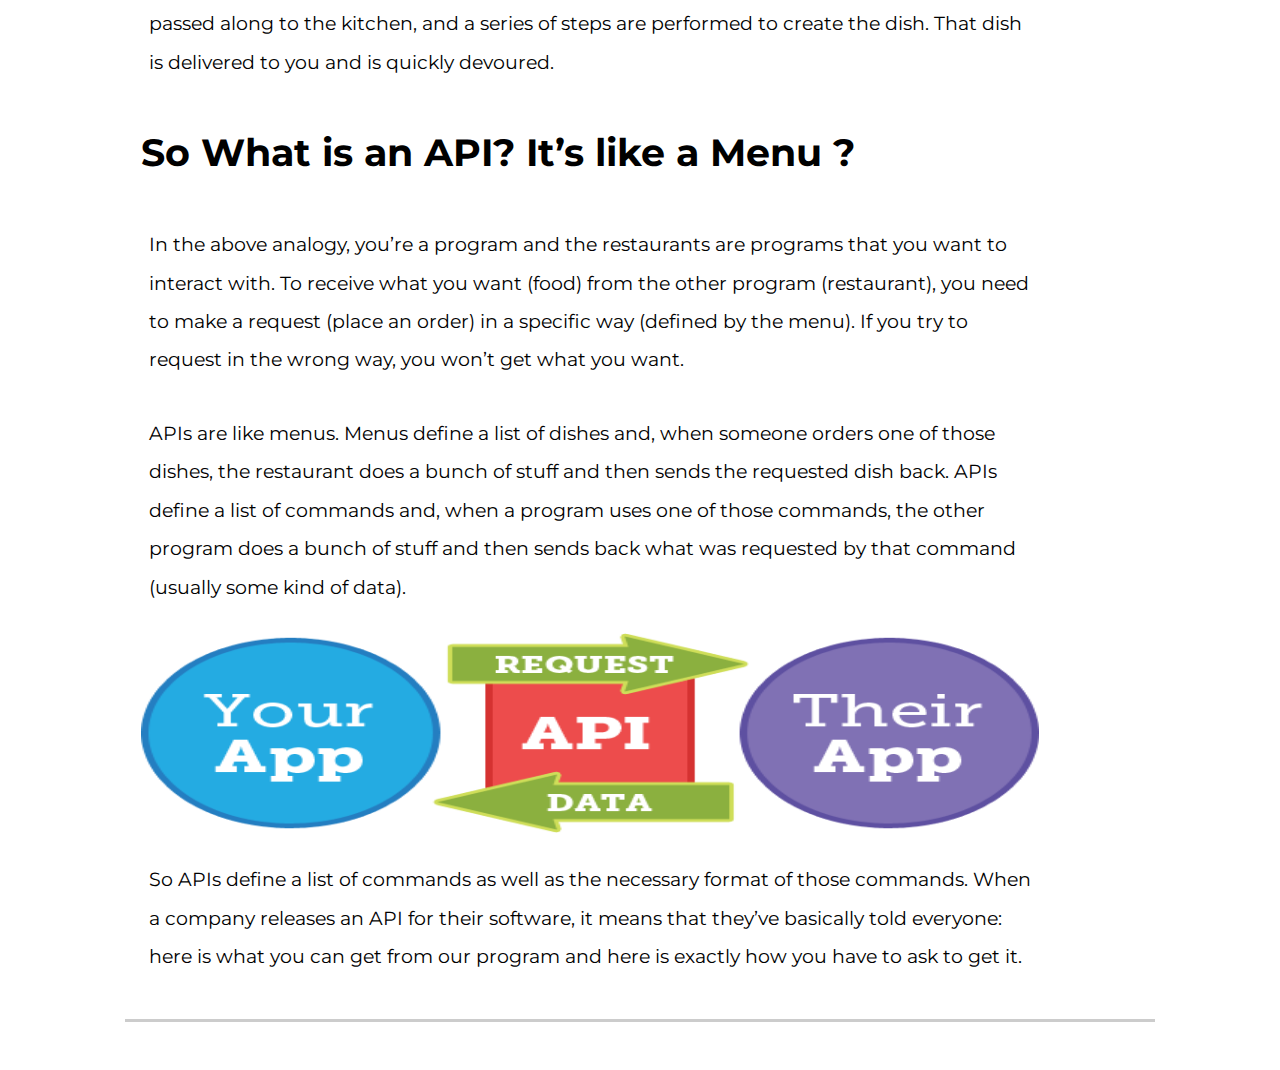
==== commit 34c416da: "Add files via upload" ====
--- a/blogs.html
+++ b/blogs.html
@@ -50,7 +50,7 @@
             function. For example, the following code multiplies each element in
             the array by 3:
           </p>
-          <div class="img-container">
+          <div class="img">
             <img src="map-snippet.png" alt="" height="250px" width="600px" />
           </div>
           <p>
@@ -281,5 +281,54 @@
         </div>
       </div>
     </div>
+    <div class="blog">
+      <div class="img">
+        <img src="api.webp" alt="" />
+      </div>
+      <div class="content">
+        <div class="wrapper">
+          <p>
+            What an <b>API</b> you say ? Here is a simple explanation for tech
+            and non-tech people
+          </p>
+          <h1>Ordering Food</h1>
+          <p>
+            You’re home, you’re hungry, you’re lazy. Time to order some food.
+          </p>
+          <p>
+            You decide to order from Jack’s Burgers, so you look through their
+            menu to see the options, then request a specific dish by placing an
+            order. The order is received at Jack’s Burgers, passed along to the
+            kitchen, and a series of steps are performed to create the dish.
+            That dish is delivered to you and is quickly devoured.
+          </p>
+          <h1>So What is an API? It’s like a Menu ?</h1>
+          <p>
+            In the above analogy, you’re a program and the restaurants are
+            programs that you want to interact with. To receive what you want
+            (food) from the other program (restaurant), you need to make a
+            request (place an order) in a specific way (defined by the menu). If
+            you try to request in the wrong way, you won’t get what you want.
+          </p>
+          <p>
+            APIs are like menus. Menus define a list of dishes and, when someone
+            orders one of those dishes, the restaurant does a bunch of stuff and
+            then sends the requested dish back. APIs define a list of commands
+            and, when a program uses one of those commands, the other program
+            does a bunch of stuff and then sends back what was requested by that
+            command (usually some kind of data).
+          </p>
+          <div class="img1"><img src="api-illus.png" alt="" /></div>
+
+          <p>
+            So APIs define a list of commands as well as the necessary format of
+            those commands. When a company releases an API for their software,
+            it means that they’ve basically told everyone: here is what you can
+            get from our program and here is exactly how you have to ask to get
+            it.
+          </p>
+        </div>
+      </div>
+    </div>
   </body>
 </html>
--- a/blogs-style.css
+++ b/blogs-style.css
@@ -68,6 +68,25 @@
   line-height: 2;
 }
 
+html body .blog .content .wrapper .img1 {
+  width: 100%;
+  display: -webkit-box;
+  display: -ms-flexbox;
+  display: flex;
+  -webkit-box-pack: center;
+      -ms-flex-pack: center;
+          justify-content: center;
+  -webkit-box-align: center;
+      -ms-flex-align: center;
+          align-items: center;
+  height: 200px;
+}
+
+html body .blog .content .wrapper .img1 img {
+  width: 100%;
+  height: 100%;
+}
+
 html body .blog .content .wrapper ul li a {
   text-decoration: none;
   font-size: 1.5rem;
@@ -109,6 +128,7 @@
   }
   html body .blog .content .wrapper ul {
     padding: 0.1rem;
+    list-style-type: none;
   }
   html body .blog .content .wrapper ul li {
     font-size: 1rem;
